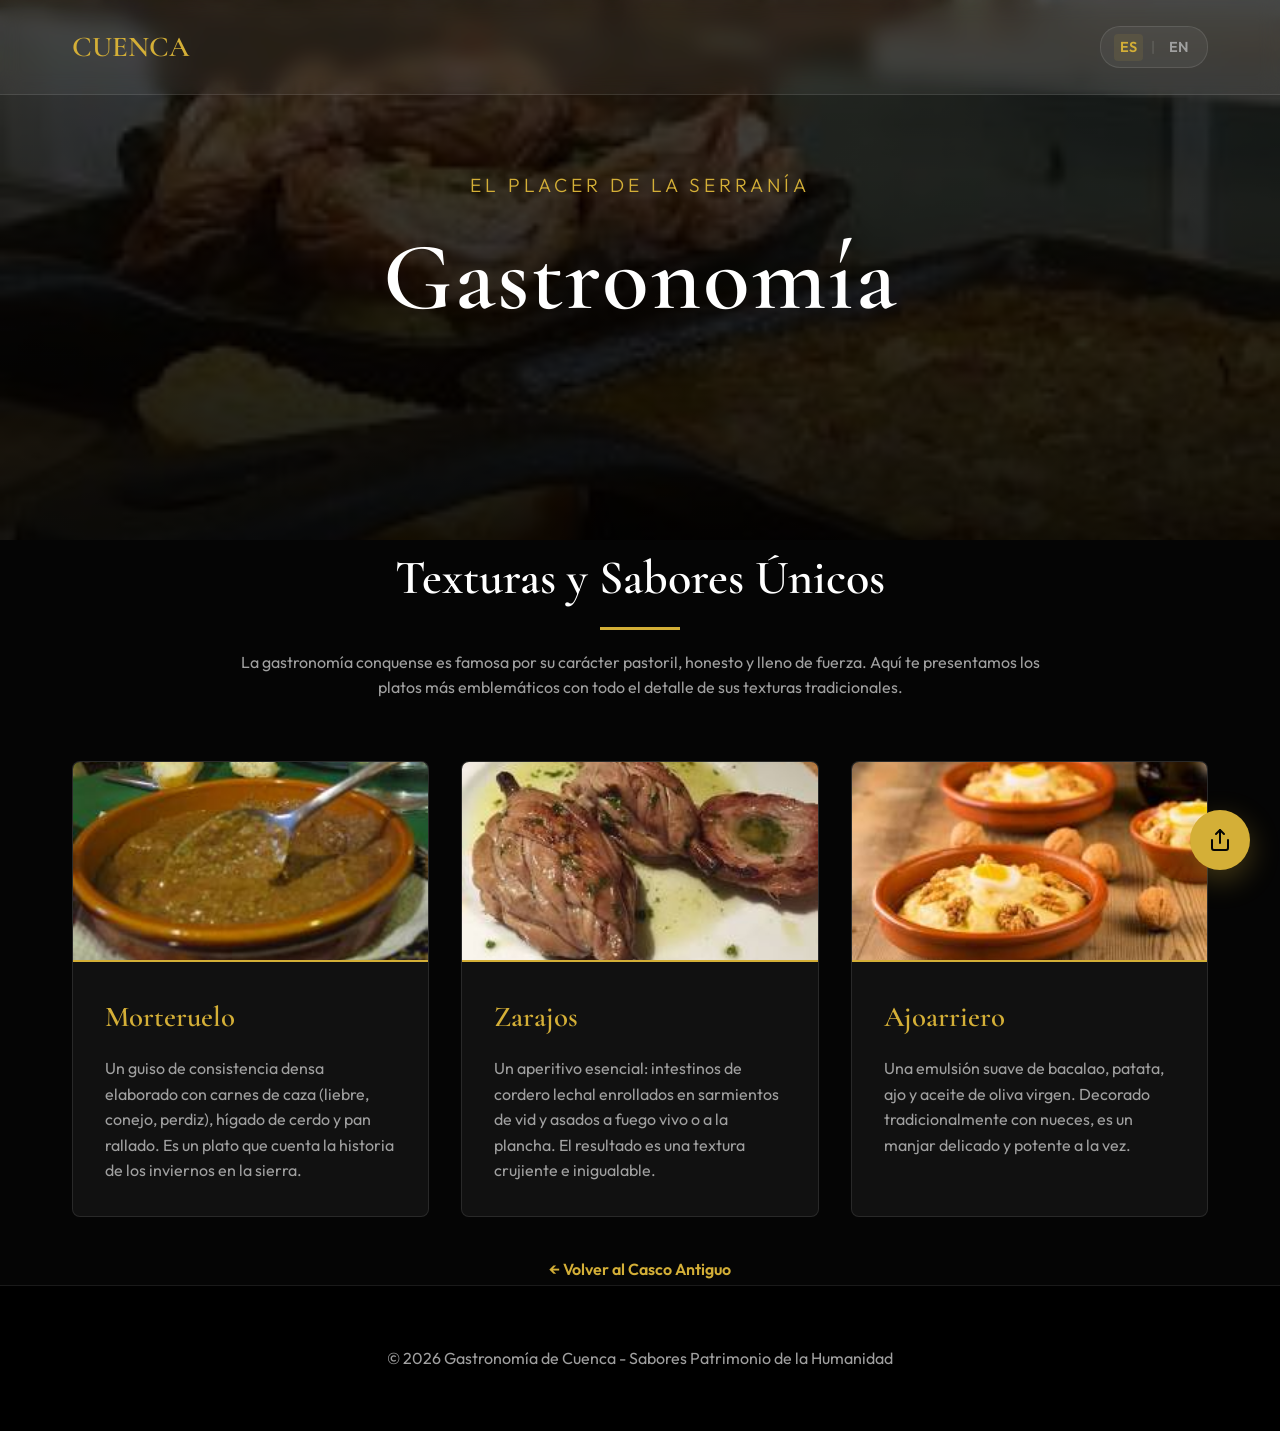
==== gastronomia.html @ 53cb7113 "Add files via upload" ====
<!DOCTYPE html>
<html lang="es">
<head>
    <meta charset="UTF-8">
    <meta name="viewport" content="width=device-width, initial-scale=1.0">
    <title>Gastronomía de Cuenca | Sabores Tradicionales</title>
    <link rel="stylesheet" href="style.css">
    <style>
        .back-link {
            display: inline-block;
            margin-top: 40px;
            color: var(--accent-color);
            text-decoration: none;
            font-weight: 600;
            border-bottom: 2px solid transparent;
            transition: var(--transition-fast);
        }
        .back-link:hover {
            border-bottom-color: var(--accent-color);
        }
    </style>
</head>
<body>

    <nav>
        <div class="container">
            <a href="index.html" class="logo" style="text-decoration: none;">CUENCA</a>
            <div class="lang-toggle">
                <span class="lang-btn active" id="lang-es" onclick="setLanguage('es')">ES</span>
                <span class="lang-divider">|</span>
                <span class="lang-btn" id="lang-en" onclick="setLanguage('en')">EN</span>
            </div>
        </div>
    </nav>

    <header class="hero" style="height: 60vh; background-image: linear-gradient(rgba(0,0,0,0.7), rgba(0,0,0,0.9)), url('gastronomia conquense/images (8).jpg');">
        <div class="hero-content">
            <p data-i18n="gastro-hero-sub">El Placer de la Serranía</p>
            <h1 data-i18n="gastro-hero-title">Gastronomía</h1>
        </div>
    </header>

    <section class="container reveal">
        <div class="section-title">
            <h2 data-i18n="gastro-intro-title">Texturas y Sabores Únicos</h2>
            <div class="underline"></div>
            <p data-i18n="gastro-intro-text" style="text-align: center; margin-top: 20px; color: var(--text-secondary); max-width: 800px; margin: 20px auto;">
                La gastronomía conquense es famosa por su carácter pastoril, honesto y lleno de fuerza. Aquí te presentamos los platos más emblemáticos con todo el detalle de sus texturas tradicionales.
            </p>
        </div>

        <div class="grid">
            <div class="card">
                <img src="gastronomia conquense/images (2).jpg" alt="Morteruelo" class="card-image">
                <div class="card-content">
                    <h3 data-i18n="morteruelo-title">Morteruelo</h3>
                    <p data-i18n="morteruelo-text">Un guiso de consistencia densa elaborado con carnes de caza (liebre, conejo, perdiz), hígado de cerdo y pan rallado. Es un plato que cuenta la historia de los inviernos en la sierra.</p>
                </div>
            </div>
            <div class="card">
                <img src="gastronomia conquense/images (1).jpg" alt="Zarajos" class="card-image">
                <div class="card-content">
                    <h3 data-i18n="zarajos-title">Zarajos</h3>
                    <p data-i18n="zarajos-text">Un aperitivo esencial: intestinos de cordero lechal enrollados en sarmientos de vid y asados a fuego vivo o a la plancha. El resultado es una textura crujiente e inigualable.</p>
                </div>
            </div>
            <div class="card">
                <img src="gastronomia conquense/images.jpg" alt="Ajoarriero" class="card-image">
                <div class="card-content">
                    <h3 data-i18n="ajoarriero-title">Ajoarriero</h3>
                    <p data-i18n="ajoarriero-text">Una emulsión suave de bacalao, patata, ajo y aceite de oliva virgen. Decorado tradicionalmente con nueces, es un manjar delicado y potente a la vez.</p>
                </div>
            </div>
        </div>

        <div style="text-align: center;">
            <a href="index.html" class="back-link" data-i18n="back-btn">&larr; Volver al Casco Antiguo</a>
        </div>
    </section>

    <footer>
        <div class="container">
            <p data-i18n="gastro-footer" style="color: var(--text-secondary);">&copy; 2026 Gastronomía de Cuenca - Sabores Patrimonio de la Humanidad</p>
        </div>
    </footer>

    <button id="share-btn" class="share-fab" title="Compartir esta página">
        <svg xmlns="http://www.w3.org/2000/svg" width="24" height="24" viewBox="0 0 24 24" fill="none" stroke="currentColor" stroke-width="2" stroke-linecap="round" stroke-linejoin="round"><path d="M4 12v8a2 2 0 0 0 2 2h12a2 2 0 0 0 2-2v-8"/><polyline points="16 6 12 2 8 6"/><line x1="12" y1="2" x2="12" y2="15"/></svg>
    </button>

    <script src="script.js"></script>
</body>
</html>
---- style.css ----
@import url('https://fonts.googleapis.com/css2?family=Cormorant+Garamond:wght@300;400;600&family=Outfit:wght@300;400;600&display=swap');

:root {
    --bg-color: #050505;
    --card-bg: #111111;
    --accent-color: #d4af37; /* Gold */
    --text-primary: #ffffff;
    --text-secondary: #a0a0a0;
    --glass-bg: rgba(255, 255, 255, 0.05);
    --glass-border: rgba(255, 255, 255, 0.1);
    --transition-slow: 0.6s cubic-bezier(0.4, 0, 0.2, 1);
    --transition-fast: 0.3s ease;
}

* {
    margin: 0;
    padding: 0;
    box-sizing: border-box;
}

body {
    background-color: var(--bg-color);
    color: var(--text-primary);
    font-family: 'Outfit', sans-serif;
    line-height: 1.6;
    overflow-x: hidden;
}

h1, h2, h3 {
    font-family: 'Cormorant Garamond', serif;
    font-weight: 600;
}

/* Layout */
.container {
    max-width: 1200px;
    margin: 0 auto;
    padding: 0 2rem;
}

section {
    padding: 100px 0;
}

/* Hero Section */
.hero {
    position: relative;
    height: 100vh;
    display: flex;
    align-items: center;
    justify-content: center;
    text-align: center;
    background: linear-gradient(rgba(0,0,0,0.6), rgba(0,0,0,0.8)), url('hero.png') center/cover no-repeat;
    overflow: hidden;
}

.hero-content {
    z-index: 2;
    padding: 2rem;
    animation: fadeInScale 1.5s var(--transition-slow);
}

.hero h1 {
    font-size: clamp(3rem, 10vw, 6rem);
    margin-bottom: 1rem;
    letter-spacing: 2px;
}

.hero p {
    font-size: 1.2rem;
    color: var(--accent-color);
    text-transform: uppercase;
    letter-spacing: 4px;
    font-weight: 300;
}

/* Glassmorphism Navigation */
nav {
    position: fixed;
    top: 0;
    width: 100%;
    z-index: 1000;
    padding: 1.5rem 0;
    background: var(--glass-bg);
    backdrop-filter: blur(10px);
    border-bottom: 1px solid var(--glass-border);
}

nav .container {
    display: flex;
    justify-content: space-between;
    align-items: center;
}

.logo {
    font-family: 'Cormorant Garamond', serif;
    font-size: 1.8rem;
    font-weight: 600;
    color: var(--accent-color);
}

/* Content Sections */
.section-title {
    text-align: center;
    margin-bottom: 60px;
}

.section-title h2 {
    font-size: 3rem;
    margin-bottom: 10px;
}

.section-title .underline {
    width: 80px;
    height: 3px;
    background: var(--accent-color);
    margin: 0 auto;
}

/* Cards & Grids */
.grid {
    display: grid;
    grid-template-columns: repeat(auto-fit, minmax(300px, 1fr));
    gap: 2rem;
}

.card {
    background: var(--card-bg);
    border: 1px solid var(--glass-border);
    padding: 0; /* Changed from 2.5rem */
    border-radius: 8px;
    transition: var(--transition-fast);
    position: relative;
    overflow: hidden;
    display: flex;
    flex-direction: column;
}

.card-image {
    width: 100%;
    height: 200px;
    object-fit: cover;
    border-bottom: 2px solid var(--accent-color);
}

.card-content {
    padding: 2rem;
}

.card:hover {
    transform: translateY(-10px);
    border-color: var(--accent-color);
    box-shadow: 0 10px 30px rgba(212, 175, 55, 0.1);
}

.card h3 {
    font-size: 1.8rem;
    margin-bottom: 1rem;
    color: var(--accent-color);
}

/* Maps & Navigation */
.map-container {
    border: 1px solid var(--glass-border);
    border-radius: 8px;
    overflow: hidden;
    box-shadow: 0 20px 50px rgba(0,0,0,0.5);
    margin-bottom: 2rem;
}

.nav-button {
    display: inline-block;
    padding: 1.2rem 3rem;
    background: var(--accent-color);
    color: var(--bg-color);
    text-decoration: none;
    font-weight: 600;
    text-transform: uppercase;
    letter-spacing: 2px;
    border-radius: 4px;
    transition: var(--transition-fast);
}

.nav-button:hover {
    background: #fff;
    transform: scale(1.05);
}

.card p {
    color: var(--text-secondary);
}

/* Landmarks Grid */
.landmark-grid {
    display: grid;
    grid-template-columns: repeat(2, 1fr);
    gap: 1.5rem;
}

@media (max-width: 768px) {
    .landmark-grid {
        grid-template-columns: 1fr;
    }
}

.landmark-item {
    position: relative;
    height: 400px;
    overflow: hidden;
    border-radius: 4px;
}

.landmark-info {
    position: absolute;
    bottom: 0;
    left: 0;
    width: 100%;
    padding: 2rem;
    background: linear-gradient(transparent, rgba(0,0,0,0.9));
    transform: translateY(20px);
    transition: var(--transition-slow);
}

.landmark-item:hover .landmark-info {
    transform: translateY(0);
}

/* Animations */
.reveal {
    opacity: 0;
    transform: translateY(30px);
    transition: var(--transition-slow);
}

.reveal.active {
    opacity: 1;
    transform: translateY(0);
}

@keyframes fadeInScale {
    from {
        opacity: 0;
        transform: scale(1.1);
    }
    to {
        opacity: 1;
        transform: scale(1);
    }
}

/* Footer */
footer {
    padding: 60px 0;
    background: #000;
    border-top: 1px solid var(--glass-border);
    text-align: center;
}

/* Language Toggle */
.lang-toggle {
    display: flex;
    gap: 0.5rem;
    align-items: center;
    font-size: 0.9rem;
    font-weight: 600;
    border: 1px solid var(--glass-border);
    padding: 0.4rem 0.8rem;
    border-radius: 20px;
    background: var(--glass-bg);
}

.lang-btn {
    color: var(--text-secondary);
    cursor: pointer;
    transition: var(--transition-fast);
    text-decoration: none;
    padding: 2px 6px;
    border-radius: 4px;
}

.lang-btn.active {
    color: var(--accent-color);
    background: rgba(212, 175, 55, 0.1);
}

.lang-btn:hover:not(.active) {
    color: var(--text-primary);
}

.lang-divider {
    color: var(--glass-border);
}

/* Floating Share Button */
.share-fab {
    position: fixed;
    bottom: 30px;
    right: 30px;
    width: 60px;
    height: 60px;
    background: var(--accent-color);
    color: var(--bg-color);
    border: none;
    border-radius: 50%;
    display: flex;
    align-items: center;
    justify-content: center;
    cursor: pointer;
    box-shadow: 0 10px 30px rgba(212, 175, 55, 0.3);
    z-index: 2000;
    transition: var(--transition-fast);
}

.share-fab:hover {
    transform: scale(1.1) rotate(5deg);
    background: #ffffff;
    box-shadow: 0 15px 40px rgba(255, 255, 255, 0.2);
}

.share-fab svg {
    width: 24px;
    height: 24px;
}

@media (max-width: 768px) {
    .share-fab {
        bottom: 20px;
        right: 20px;
        width: 50px;
        height: 50px;
    }
}

.gastronomy-list {
    display: flex;
    justify-content: center;
    gap: 2rem;
    flex-wrap: wrap;
    margin-top: 2rem;
}

.gastronomy-item {
    padding: 1rem 2rem;
    border: 1px solid var(--accent-color);
    border-radius: 30px;
    color: var(--accent-color);
    font-weight: 600;
}
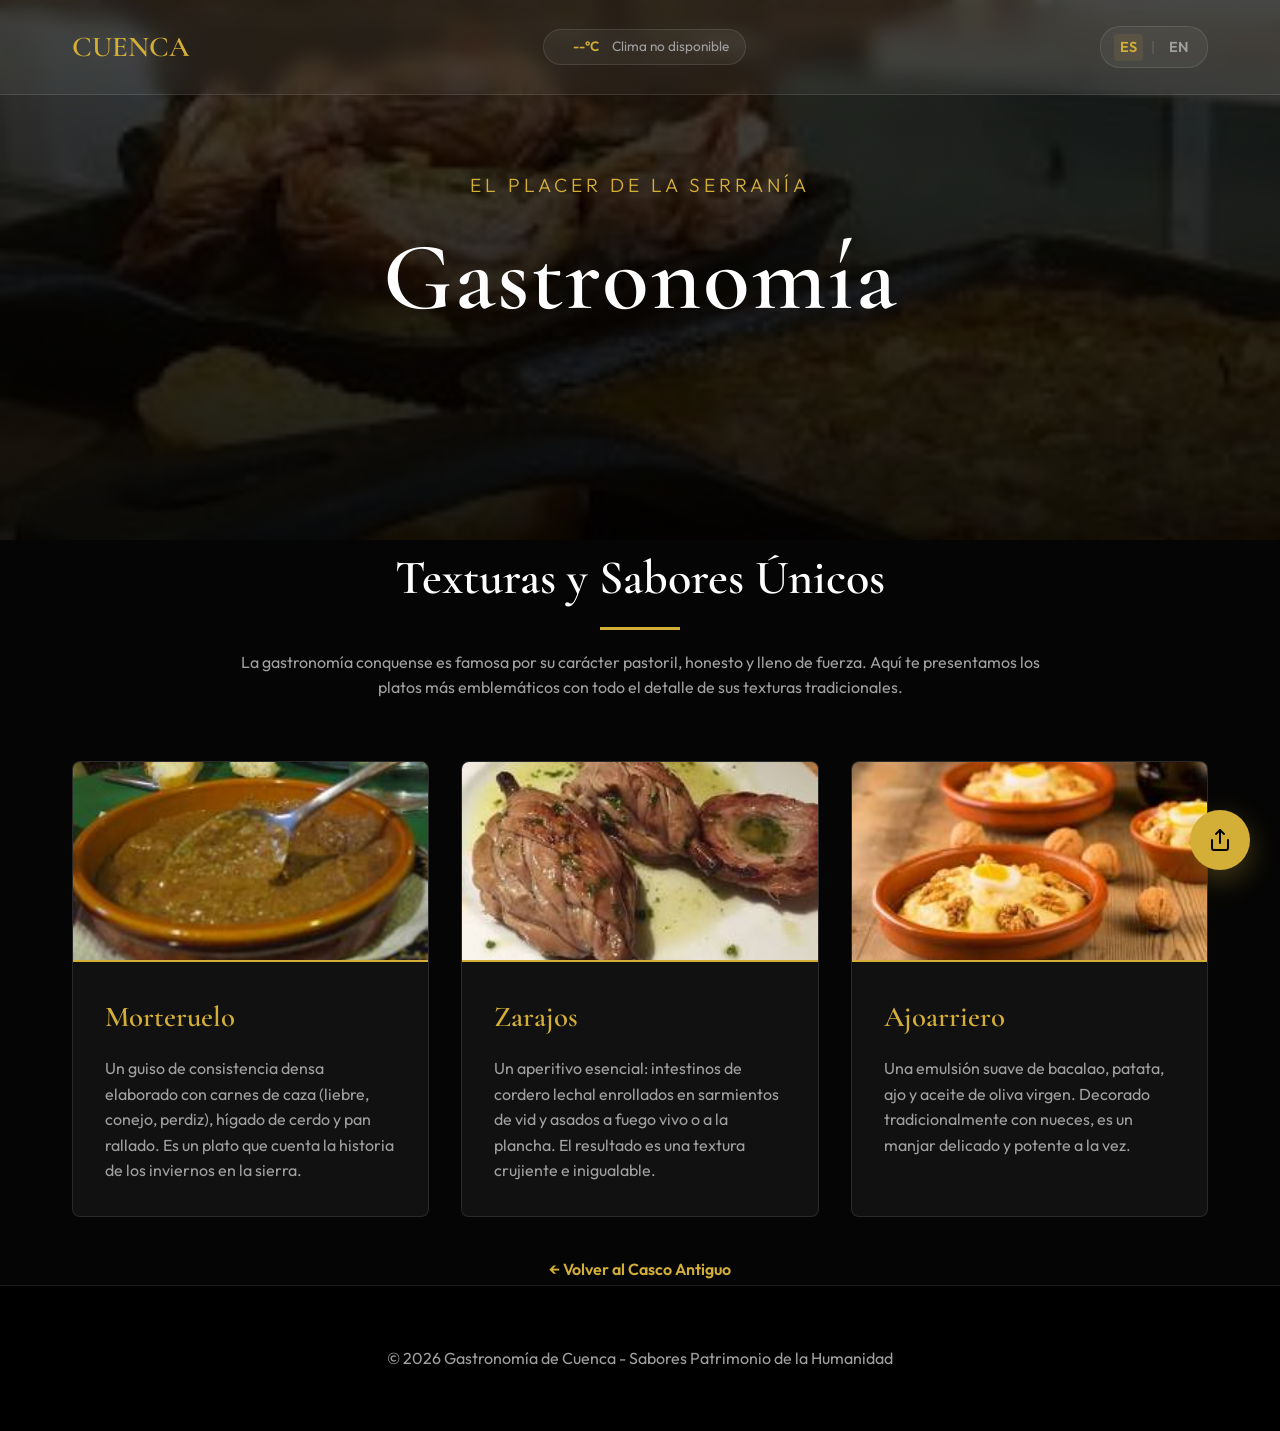
==== commit 4cff90c0: "Add files via upload" ====
--- a/gastronomia.html
+++ b/gastronomia.html
@@ -25,6 +25,11 @@
     <nav>
         <div class="container">
             <a href="index.html" class="logo" style="text-decoration: none;">CUENCA</a>
+            <div id="weather-widget" class="weather-widget">
+                <span id="weather-icon"></span>
+                <span id="weather-temp">--°C</span>
+                <span id="weather-desc" data-i18n="weather-loading">Cargando...</span>
+            </div>
             <div class="lang-toggle">
                 <span class="lang-btn active" id="lang-es" onclick="setLanguage('es')">ES</span>
                 <span class="lang-divider">|</span>
@@ -88,6 +93,15 @@
         <svg xmlns="http://www.w3.org/2000/svg" width="24" height="24" viewBox="0 0 24 24" fill="none" stroke="currentColor" stroke-width="2" stroke-linecap="round" stroke-linejoin="round"><path d="M4 12v8a2 2 0 0 0 2 2h12a2 2 0 0 0 2-2v-8"/><polyline points="16 6 12 2 8 6"/><line x1="12" y1="2" x2="12" y2="15"/></svg>
     </button>
 
+    <!-- Lightbox Structure -->
+    <div id="lightbox" class="lightbox">
+        <span class="lightbox-close">&times;</span>
+        <div class="lightbox-container">
+            <img class="lightbox-content" id="lightbox-img" alt="Vista ampliada">
+            <div id="lightbox-caption"></div>
+        </div>
+    </div>
+
     <script src="script.js"></script>
 </body>
 </html>
--- a/style.css
+++ b/style.css
@@ -346,3 +346,118 @@
     color: var(--accent-color);
     font-weight: 600;
 }
+
+/* Weather Widget Styles */
+.weather-widget {
+    display: flex;
+    align-items: center;
+    gap: 0.8rem;
+    padding: 0.4rem 1rem;
+    background: var(--glass-bg);
+    border: 1px solid var(--glass-border);
+    border-radius: 20px;
+    font-size: 0.85rem;
+    color: var(--text-secondary);
+    transition: var(--transition-fast);
+}
+
+.weather-widget:hover {
+    border-color: var(--accent-color);
+    background: rgba(212, 175, 55, 0.05);
+}
+
+#weather-temp {
+    color: var(--accent-color);
+    font-weight: 600;
+}
+
+#weather-icon {
+    font-size: 1.2rem;
+}
+
+@media (max-width: 600px) {
+    .weather-widget #weather-desc {
+        display: none;
+    }
+}
+
+@media (max-width: 480px) {
+    .weather-widget {
+        display: none;
+    }
+}
+
+/* Lightbox Styles */
+.lightbox {
+    display: none;
+    position: fixed;
+    z-index: 3000;
+    top: 0;
+    left: 0;
+    width: 100%;
+    height: 100%;
+    background-color: rgba(0, 0, 0, 0.95);
+    backdrop-filter: blur(10px);
+    justify-content: center;
+    align-items: center;
+    opacity: 0;
+    transition: opacity 0.4s ease;
+}
+
+.lightbox.active {
+    display: flex;
+    opacity: 1;
+}
+
+.lightbox-container {
+    position: relative;
+    max-width: 90%;
+    max-height: 90%;
+    display: flex;
+    flex-direction: column;
+    align-items: center;
+    animation: zoomIn 0.4s cubic-bezier(0.4, 0, 0.2, 1);
+}
+
+.lightbox-content {
+    max-width: 100%;
+    max-height: 80vh;
+    border: 2px solid var(--accent-color);
+    border-radius: 4px;
+    box-shadow: 0 0 50px rgba(212, 175, 55, 0.2);
+}
+
+.lightbox-close {
+    position: absolute;
+    top: -40px;
+    right: 0;
+    color: var(--accent-color);
+    font-size: 40px;
+    font-weight: 300;
+    cursor: pointer;
+    transition: var(--transition-fast);
+}
+
+.lightbox-close:hover {
+    color: #fff;
+    transform: rotate(90deg);
+}
+
+#lightbox-caption {
+    margin-top: 20px;
+    color: #fff;
+    font-family: 'Cormorant Garamond', serif;
+    font-size: 1.5rem;
+    text-align: center;
+}
+
+@keyframes zoomIn {
+    from {
+        opacity: 0;
+        transform: scale(0.9);
+    }
+    to {
+        opacity: 1;
+        transform: scale(1);
+    }
+}
